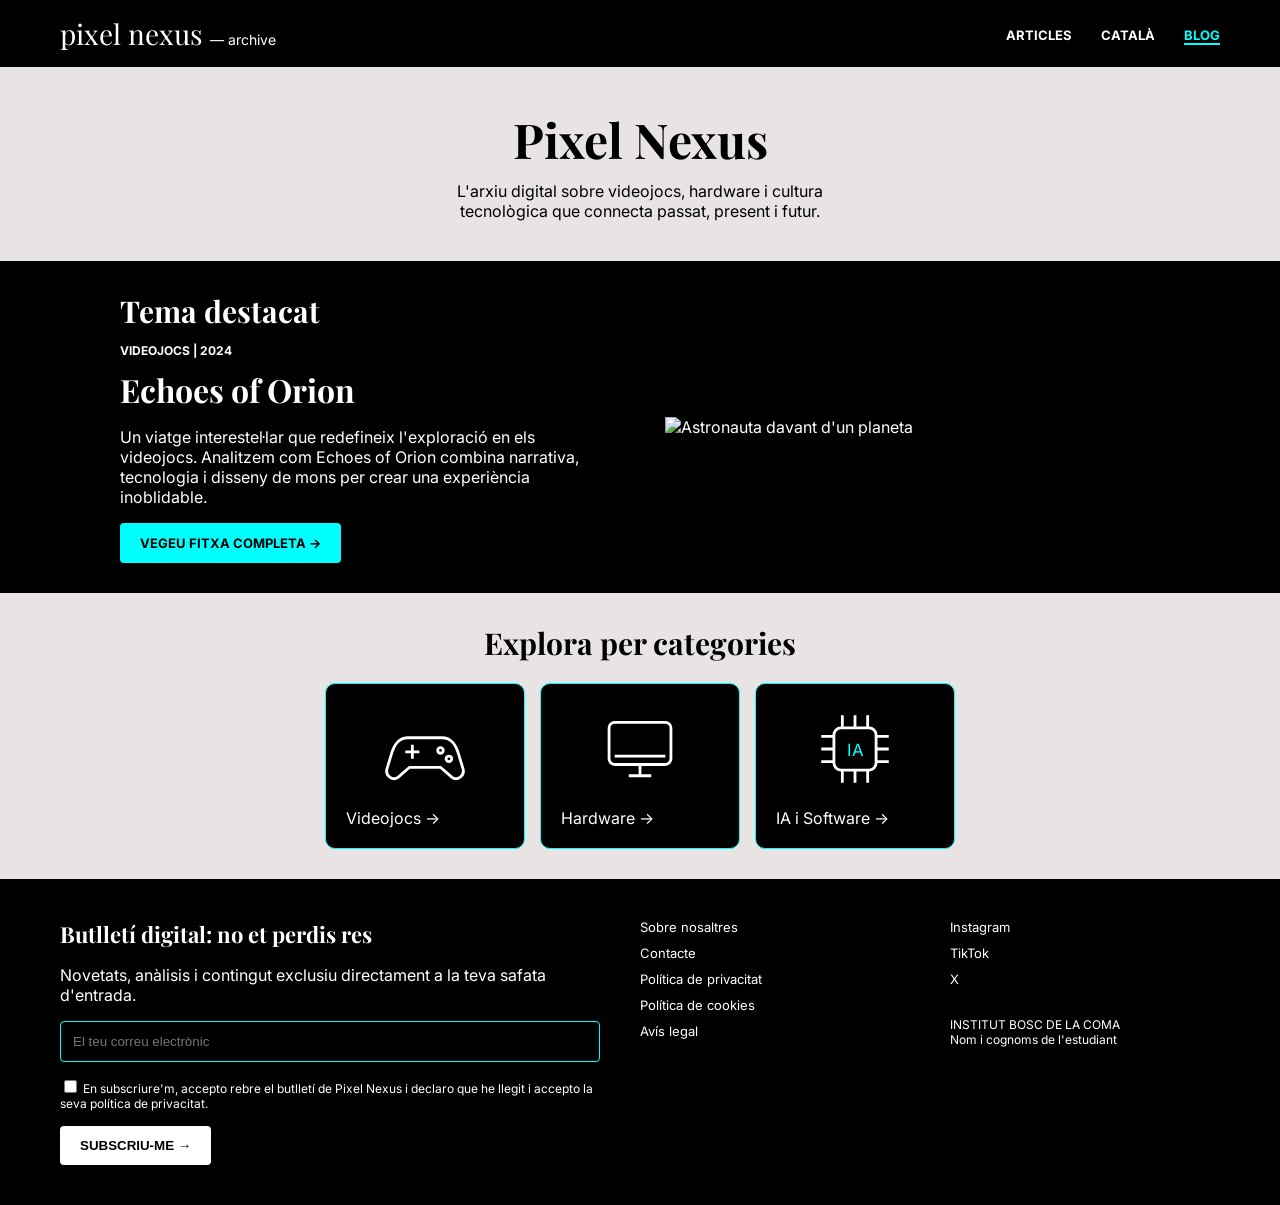
==== index.html @ 14a5a204 "Rename pixel.html to index.html" ====
<!DOCTYPE html>
<html lang="ca">
<head>
  <meta charset="UTF-8">
  <!-- Aquesta línia fa que la pàgina s'adapti al mòbil -->
  <meta name="viewport" content="width=device-width, initial-scale=1">
  <title>Pixel Nexus</title>

  <!-- Tipografies de Google Fonts -->
  <link href="https://fonts.googleapis.com/css2?family=Inter:wght@400;700&family=Playfair+Display:wght@700&display=swap" rel="stylesheet">

  <!-- El nostre CSS -->
  <link rel="stylesheet" href="pixel.css">
</head>
<body>

  <!-- 1. HEADER: logotip i menú -->
  <header>
    <a href="index.html" class="logo">pixel nexus <small>— archive</small></a>

    <nav>
      <a href="#">Articles</a>
      <a href="#">Català</a>
      <a href="#" class="actiu">Blog</a>
    </nav>
  </header>

  <!-- 2. CAPÇALERA PRINCIPAL -->
  <section class="intro">
    <h1>Pixel Nexus</h1>
    <p>L'arxiu digital sobre videojocs, hardware i cultura tecnològica que connecta passat, present i futur.</p>
  </section>

  <!-- 3. TEMA DESTACAT (dues columnes: text + imatge) -->
  <section class="destacat">
    <div class="destacat-text">
      <h2>Tema destacat</h2>
      <p class="categoria">VIDEOJOCS | 2024</p>
      <h3>Echoes of Orion</h3>
      <p>Un viatge interestel·lar que redefineix l'exploració en els videojocs. Analitzem com Echoes of Orion combina narrativa, tecnologia i disseny de mons per crear una experiència inoblidable.</p>
      <a href="#" class="boto">VEGEU FITXA COMPLETA →</a>
    </div>

    <div class="destacat-imatge">
      <img src="img/echoes-of-orion.jpg" alt="Astronauta davant d'un planeta">
    </div>
  </section>

  <!-- 4. CATEGORIES (tres targetes) -->
  <section class="categories">
    <h2>Explora per categories</h2>

    <div class="targetes">

      <a href="#" class="targeta">
        <svg class="icona" viewBox="0 0 64 64">
          <path d="M20 24h24c7 0 10 5 12 12l3 10c1.5 5-4 9-8 6l-8-7H21l-8 7c-4 3-9.5-1-8-6l3-10c2-7 5-12 12-12Z" />
          <path d="M18 34h10M23 29v10" />
          <circle cx="43" cy="33" r="2" />
          <circle cx="49" cy="39" r="2" />
        </svg>
        <p>Videojocs →</p>
      </a>

      <a href="#" class="targeta">
        <svg class="icona" viewBox="0 0 64 64">
          <rect x="10" y="13" width="44" height="30" rx="4" />
          <path d="M24 51h16M32 43v8M14 37h36" />
        </svg>
        <p>Hardware →</p>
      </a>

      <a href="#" class="targeta">
        <svg class="icona" viewBox="0 0 64 64">
          <rect x="17" y="17" width="30" height="30" rx="5" />
          <path d="M23 8v9M32 8v9M41 8v9M23 47v9M32 47v9M41 47v9M8 23h9M8 32h9M8 41h9M47 23h9M47 32h9M47 41h9" />
          <text x="32" y="37" text-anchor="middle">IA</text>
        </svg>
        <p>IA i Software →</p>
      </a>

    </div>
  </section>

  <!-- 5. FOOTER: butlletí + enllaços + xarxes -->
  <footer>

    <!-- Columna 1: butlletí -->
    <div class="columna butlleti">
      <h2>Butlletí digital: no et perdis res</h2>
      <p>Novetats, anàlisis i contingut exclusiu directament a la teva safata d'entrada.</p>

      <form>
        <input type="email" placeholder="El teu correu electrònic" required>

        <label class="acceptar">
          <input type="checkbox" required>
          En subscriure'm, accepto rebre el butlletí de Pixel Nexus i declaro que he llegit i accepto la seva política de privacitat.
        </label>

        <button type="submit">SUBSCRIU-ME →</button>
      </form>
    </div>

    <!-- Columna 2: enllaços -->
    <div class="columna enllacos">
      <a href="#">Sobre nosaltres</a>
      <a href="#">Contacte</a>
      <a href="#">Política de privacitat</a>
      <a href="#">Política de cookies</a>
      <a href="#">Avís legal</a>
    </div>

    <!-- Columna 3: xarxes i informació -->
    <div class="columna enllacos">
      <a href="#">Instagram</a>
      <a href="#">TikTok</a>
      <a href="#">X</a>
      <p class="projecte">INSTITUT BOSC DE LA COMA<br>Nom i cognoms de l'estudiant</p>
    </div>

  </footer>

</body>
</html>
---- pixel.css ----
:root {
  --negre: black;
  --blanc: white;
  --cian: cyan;
  --gris: #e8e4e3;
}


/* ---------- COSES GENERALS ---------- */

/* Fa que l'amplada inclogui el padding (així no es "desquadra" res) */
* {
  box-sizing: border-box;
}

body {
  margin: 0;                         /* treu el marge blanc per defecte */
  font-family: "Inter", sans-serif;  /* tipografia sense serif */
  background: var(--negre);
  color: var(--blanc);
}

a {
  color: var(--blanc);
  text-decoration: none;             /* treu el subratllat dels enllaços */
}

/* Tots els títols usen la tipografia amb serif */
h1, h2, h3, .logo {
  font-family: "Playfair Display", serif;
  margin: 0;
}


/* ---------- 1. HEADER ---------- */

header {
  display: flex;                     /* posa logo i menú un al costat de l'altre */
  justify-content: space-between;    /* logo a l'esquerra, menú a la dreta */
  align-items: center;               /* alineats verticalment */
  padding: 15px 60px;
  background: var(--negre);
}

.logo {
  font-size: 28px;
}

.logo small {
  font-family: "Inter", sans-serif;
  font-size: 14px;
}

nav a {
  margin-left: 25px;
  font-size: 13px;
  font-weight: 700;
  text-transform: uppercase;         /* text en majúscules */
}

/* L'enllaç de la pàgina actual */
nav a.actiu {
  color: var(--cian);
  border-bottom: 2px solid var(--cian);
}


/* ---------- 2. CAPÇALERA PRINCIPAL ---------- */

.intro {
  background: var(--gris);               /* gris clar */
  color: var(--negre);
  text-align: center;
  padding: 40px 20px;
}

.intro h1 {
  font-size: 48px;
}

.intro p {
  max-width: 450px;                  /* text estret i centrat */
  margin: 10px auto 0 auto;
}


/* ---------- 3. TEMA DESTACAT ---------- */

.destacat {
  display: flex;                     /* dues columnes: text i imatge */
  gap: 50px;                         /* espai entre les dues columnes */
  align-items: center;
  padding: 30px 120px;
  background: var(--negre);
}

/* Cada columna ocupa la meitat */
.destacat-text {
  width: 50%;
}

.destacat-imatge {
  width: 50%;
}

.destacat-imatge img {
  width: 100%;                       /* la imatge s'adapta a la columna */
  display: block;
}

.destacat h2 {
  font-size: 30px;
}

.destacat h3 {
  font-size: 32px;
  margin: 10px 0;
}

.categoria {
  font-size: 12px;
  font-weight: 700;
  margin-bottom: 0;
}

/* Enllaç amb aspecte de botó */
.boto {
  display: inline-block;             /* permet donar-li padding */
  background: var(--cian);
  color: var(--negre);
  font-size: 13px;
  font-weight: 700;
  padding: 12px 20px;
  border-radius: 4px;
}


/* ---------- 4. CATEGORIES ---------- */

.categories {
  background: var(--gris);
  color: var(--negre);
  text-align: center;
  padding: 30px 20px;
}

.categories h2 {
  font-size: 30px;
}

.targetes {
  display: flex;                     /* les 3 targetes en fila */
  justify-content: center;
  gap: 15px;
  margin-top: 20px;
}

.targeta {
  width: 200px;
  background: var(--negre);
  border: 1px solid var(--cian);
  border-radius: 10px;
  padding: 20px;
}

.targeta p {
  text-align: left;
  margin: 10px 0 0 0;
}

/* Estil de les icones SVG */
.icona {
  width: 90px;
  height: 90px;
  fill: none;                        /* sense omplir */
  stroke: var(--blanc);                     /* només la línia, en blanc */
  stroke-width: 2;
}

.icona text {
  fill: var(--cian);
  stroke: none;
  font-size: 12px;
}


/* ---------- 5. FOOTER ---------- */

footer {
  display: flex;                     /* 3 columnes */
  gap: 40px;
  padding: 40px 60px;
  background: var(--negre);
}

.columna {
  width: 25%;
}

.butlleti {
  width: 50%;                        /* el butlletí és més ample */
}

.butlleti h2 {
  font-size: 22px;
}

/* Camp de correu */
input[type="email"] {
  width: 100%;
  padding: 12px;
  background: var(--negre);
  color: var(--blanc);
  border: 1px solid var(--cian);
  border-radius: 4px;
}

.acceptar {
  display: block;
  font-size: 12px;
  margin: 15px 0;
}

/* Botó d'enviament */
button {
  background: var(--blanc);
  color: var(--negre);
  font-weight: 700;
  border: none;
  border-radius: 4px;
  padding: 12px 20px;
  cursor: pointer;                   /* la mà quan passes el ratolí */
}

/* Enllaços del footer, un a sota de l'altre */
.enllacos a {
  display: block;
  font-size: 13px;
  margin-bottom: 10px;
}

.projecte {
  font-size: 12px;
  margin-top: 30px;
}


/* =====================================================
   TAULETA: pantalles de 900px d'amplada o menys
   ===================================================== */
@media (max-width: 900px) {

  header {
    padding: 15px 30px;
  }

  .destacat {
    padding: 30px;
    gap: 30px;
  }

  .targeta {
    width: 30%;                      /* les targetes s'adapten a l'espai */
    padding: 12px;
  }

  .icona {
    width: 70px;
    height: 70px;
  }

  footer {
    flex-wrap: wrap;                 /* permet que les columnes baixin */
    padding: 30px;
  }

  .butlleti {
    width: 100%;                     /* el butlletí ocupa tota la fila */
  }

  .columna {
    width: 40%;
  }
}


/* =====================================================
   MÒBIL: pantalles de 600px d'amplada o menys
   ===================================================== */
@media (max-width: 600px) {

  /* Header: logo a sobre i menú a sota */
  header {
    flex-direction: column;
    align-items: flex-start;
    gap: 10px;
    padding: 15px 20px;
  }

  nav a {
    margin: 0 15px 0 0;
  }

  .intro h1 {
    font-size: 36px;
  }

  /* Text i imatge un a sobre de l'altre */
  .destacat {
    flex-direction: column;
    padding: 30px 20px;
  }

  .destacat-text,
  .destacat-imatge {
    width: 100%;
  }

  /* Categories apilades */
  .targetes {
    flex-direction: column;
    align-items: center;
  }

  .targeta {
    width: 100%;
    padding: 20px;
  }

  /* Footer en una sola columna */
  footer {
    flex-direction: column;
    padding: 30px 20px;
  }

  .columna,
  .butlleti {
    width: 100%;
  }

  /* Botons a tota l'amplada */
  .boto,
  button {
    display: block;
    width: 100%;
    text-align: center;
  }
}
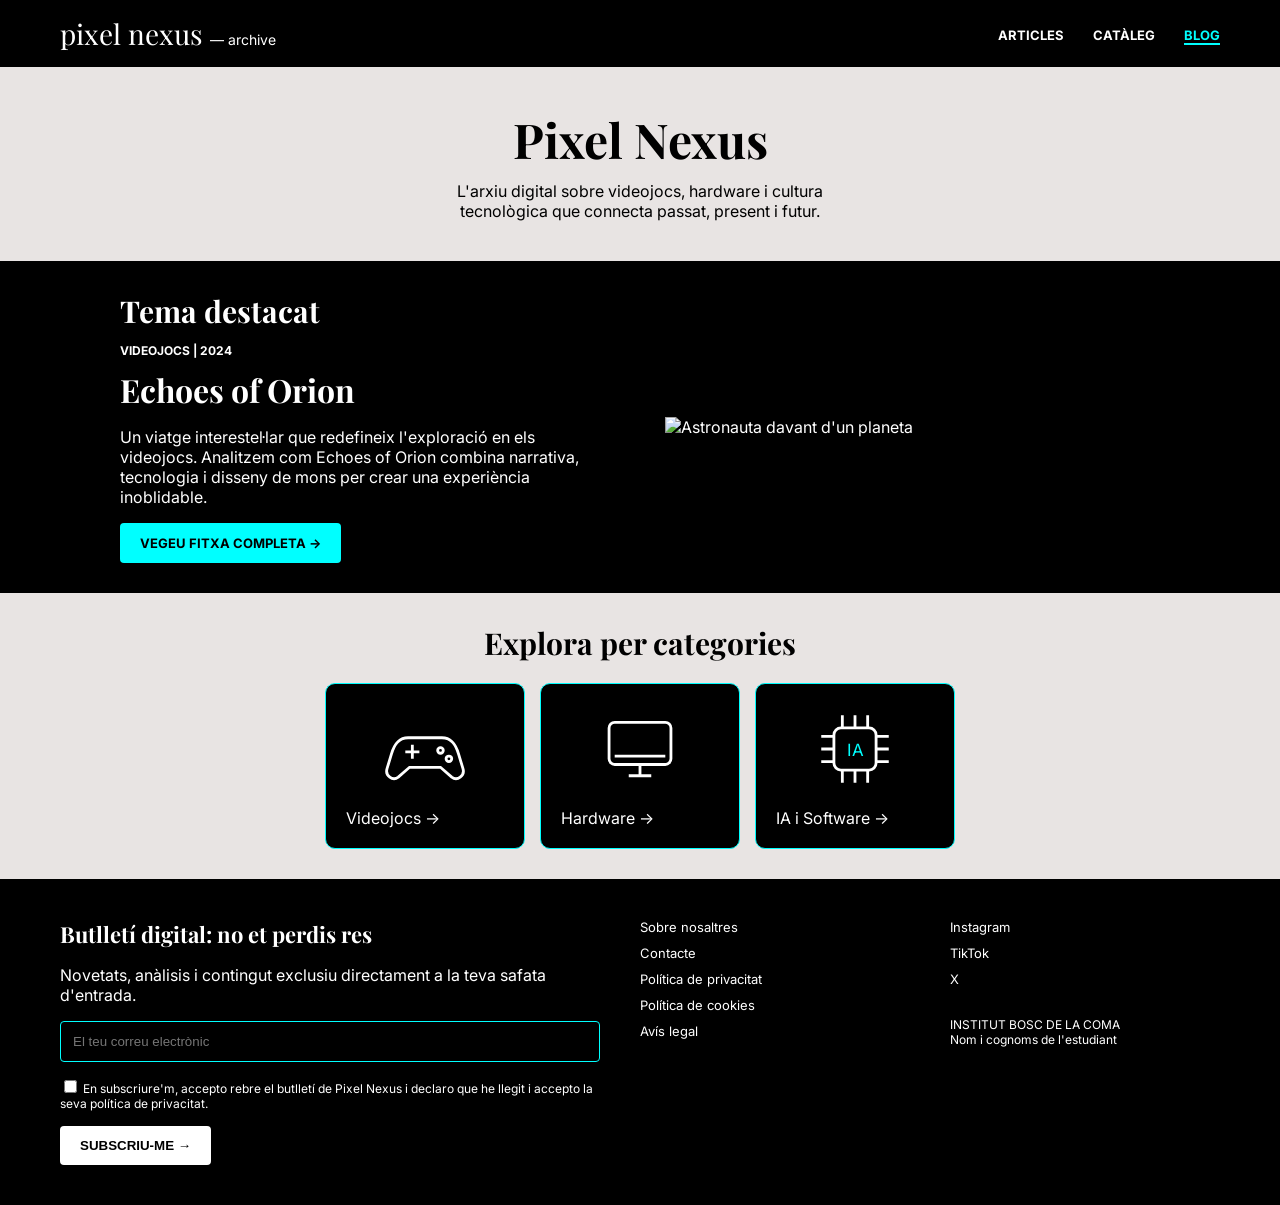
==== commit 52486953: "Update index.html" ====
--- a/index.html
+++ b/index.html
@@ -2,7 +2,6 @@
 <html lang="ca">
 <head>
   <meta charset="UTF-8">
-  <!-- Aquesta línia fa que la pàgina s'adapti al mòbil -->
   <meta name="viewport" content="width=device-width, initial-scale=1">
   <title>Pixel Nexus</title>
 
@@ -20,7 +19,7 @@
 
     <nav>
       <a href="#">Articles</a>
-      <a href="#">Català</a>
+      <a href="#">Catàleg</a>
       <a href="#" class="actiu">Blog</a>
     </nav>
   </header>
@@ -31,7 +30,7 @@
     <p>L'arxiu digital sobre videojocs, hardware i cultura tecnològica que connecta passat, present i futur.</p>
   </section>
 
-  <!-- 3. TEMA DESTACAT (dues columnes: text + imatge) -->
+  <!-- 3. TEMA DESTACAT -->
   <section class="destacat">
     <div class="destacat-text">
       <h2>Tema destacat</h2>
@@ -42,16 +41,15 @@
     </div>
 
     <div class="destacat-imatge">
-      <img src="img/echoes-of-orion.jpg" alt="Astronauta davant d'un planeta">
+      <img src="imatge-destacada.jpg" alt="Astronauta davant d'un planeta">
     </div>
   </section>
 
-  <!-- 4. CATEGORIES (tres targetes) -->
+  <!-- 4. CATEGORIES -->
   <section class="categories">
     <h2>Explora per categories</h2>
 
     <div class="targetes">
-
       <a href="#" class="targeta">
         <svg class="icona" viewBox="0 0 64 64">
           <path d="M20 24h24c7 0 10 5 12 12l3 10c1.5 5-4 9-8 6l-8-7H21l-8 7c-4 3-9.5-1-8-6l3-10c2-7 5-12 12-12Z" />
@@ -78,14 +76,11 @@
         </svg>
         <p>IA i Software →</p>
       </a>
-
     </div>
   </section>
 
   <!-- 5. FOOTER: butlletí + enllaços + xarxes -->
   <footer>
-
-    <!-- Columna 1: butlletí -->
     <div class="columna butlleti">
       <h2>Butlletí digital: no et perdis res</h2>
       <p>Novetats, anàlisis i contingut exclusiu directament a la teva safata d'entrada.</p>
@@ -102,7 +97,6 @@
       </form>
     </div>
 
-    <!-- Columna 2: enllaços -->
     <div class="columna enllacos">
       <a href="#">Sobre nosaltres</a>
       <a href="#">Contacte</a>
@@ -111,14 +105,12 @@
       <a href="#">Avís legal</a>
     </div>
 
-    <!-- Columna 3: xarxes i informació -->
     <div class="columna enllacos">
       <a href="#">Instagram</a>
       <a href="#">TikTok</a>
       <a href="#">X</a>
       <p class="projecte">INSTITUT BOSC DE LA COMA<br>Nom i cognoms de l'estudiant</p>
     </div>
-
   </footer>
 
 </body>
